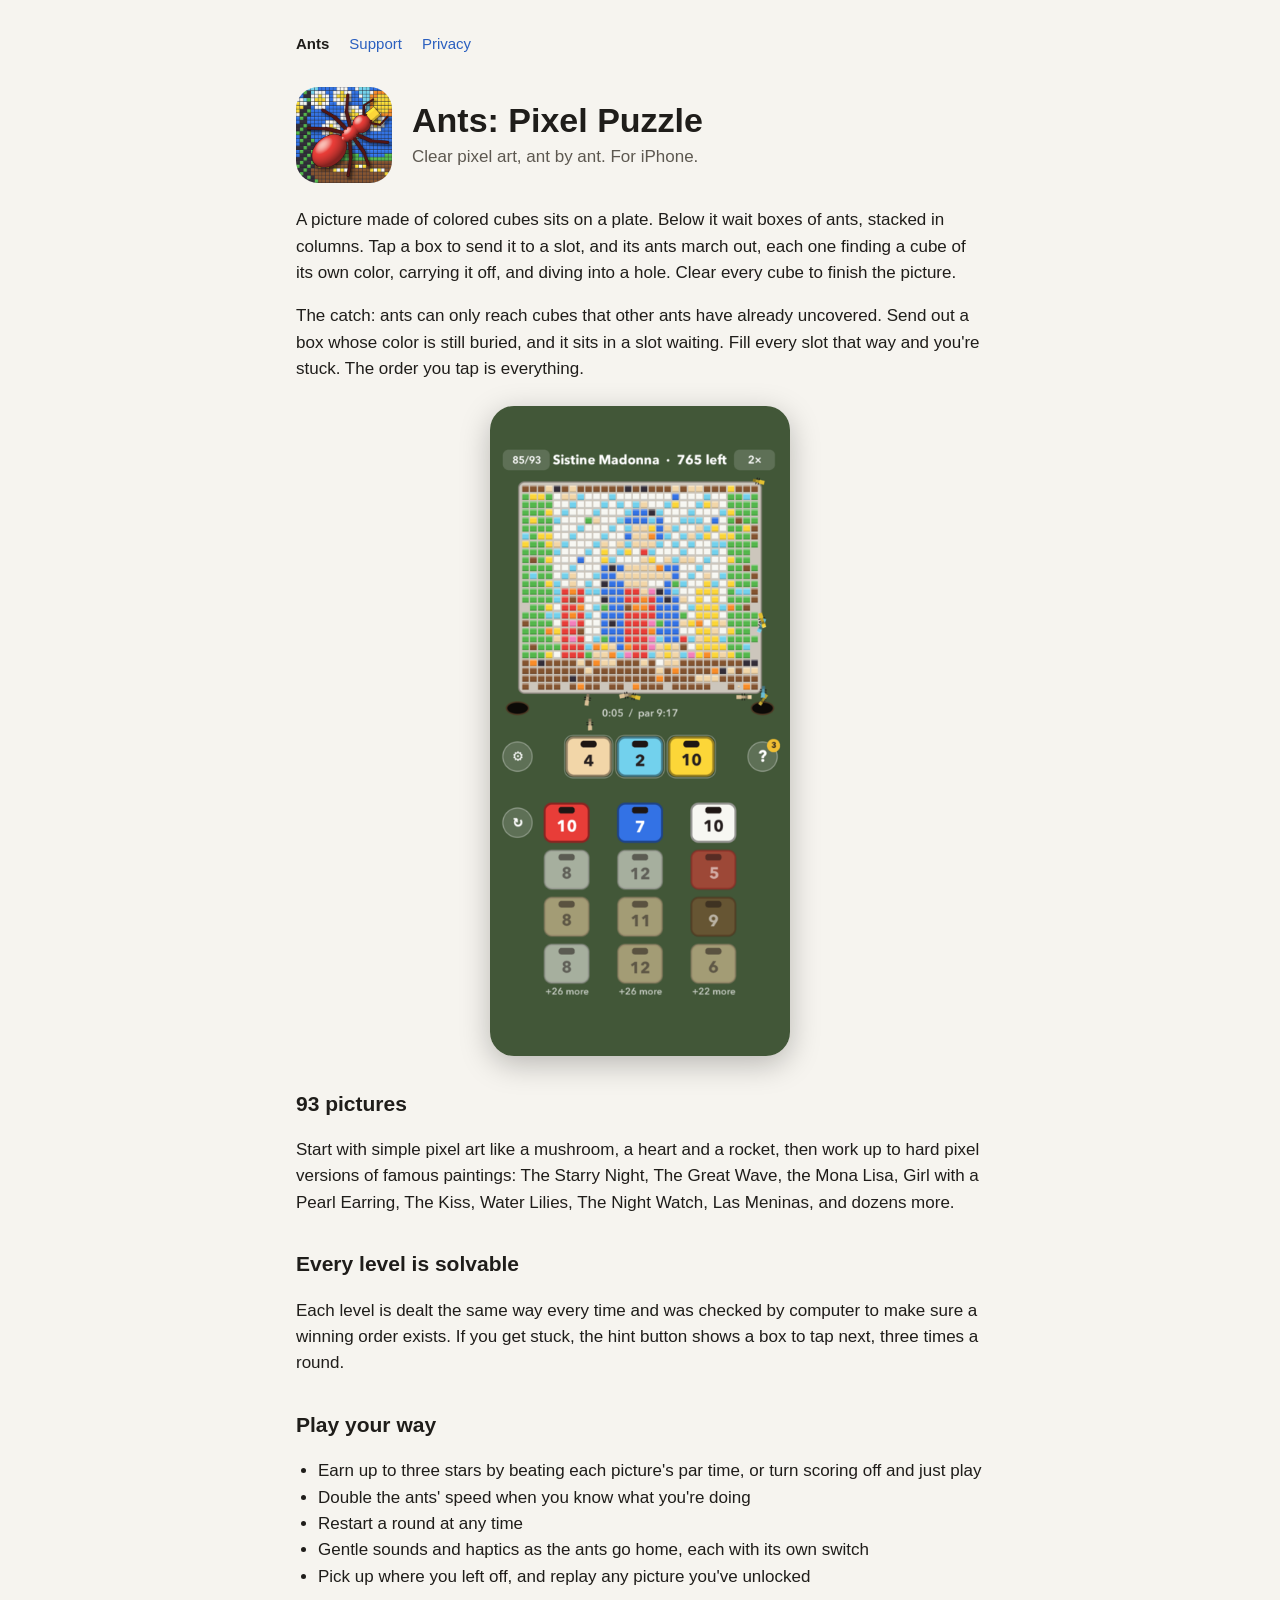
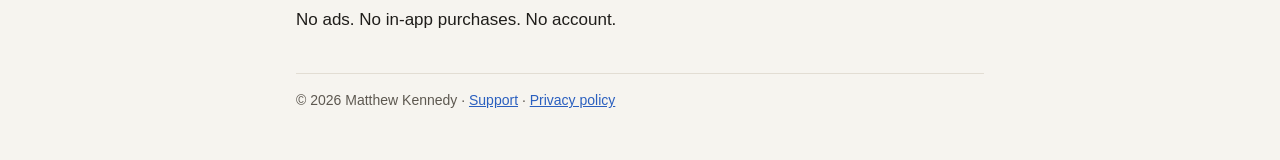
==== docs/index.html @ b0790430 "Marketing, support and privacy pages for GitHub Pages, in docs/ Co-Authored-By: Claude Opus 5.5 <nor" ====
<!doctype html>
<html lang="en">
<head>
<meta charset="utf-8">
<meta name="viewport" content="width=device-width, initial-scale=1">
<title>Ants: Pixel Puzzle</title>
<meta name="description" content="A puzzle game for iPhone: clear pixel pictures, from a mushroom to the Mona Lisa, one cube at a time with a crew of colorful ants.">
<link rel="icon" href="icon.png">
<link rel="stylesheet" href="style.css">
</head>
<body>
<main>
<nav>
  <a href="./" aria-current="page">Ants</a>
  <a href="support.html">Support</a>
  <a href="privacy.html">Privacy</a>
</nav>

<header class="hero">
  <img src="icon.png" alt="The Ants icon: a red ant carrying a cube across a pixel Starry Night">
  <div>
    <h1>Ants: Pixel Puzzle</h1>
    <p class="tagline">Clear pixel art, ant by ant. For iPhone.</p>
  </div>
</header>

<p>A picture made of colored cubes sits on a plate. Below it wait boxes of ants, stacked in
columns. Tap a box to send it to a slot, and its ants march out, each one finding a cube of its own
color, carrying it off, and diving into a hole. Clear every cube to finish the picture.</p>

<p>The catch: ants can only reach cubes that other ants have already uncovered. Send out a box whose
color is still buried, and it sits in a slot waiting. Fill every slot that way and you're stuck.
The order you tap is everything.</p>

<img class="shot" src="screenshot.png" alt="A round of Ants: a pixel Sistine Madonna above slots and columns of ant boxes">

<h2>93 pictures</h2>
<p>Start with simple pixel art like a mushroom, a heart and a rocket, then work up to hard pixel
versions of famous paintings: The Starry Night, The Great Wave, the Mona Lisa, Girl with a Pearl
Earring, The Kiss, Water Lilies, The Night Watch, Las Meninas, and dozens more.</p>

<h2>Every level is solvable</h2>
<p>Each level is dealt the same way every time and was checked by computer to make sure a winning
order exists. If you get stuck, the hint button shows a box to tap next, three times a round.</p>

<h2>Play your way</h2>
<ul>
  <li>Earn up to three stars by beating each picture's par time, or turn scoring off and just play</li>
  <li>Double the ants' speed when you know what you're doing</li>
  <li>Restart a round at any time</li>
  <li>Gentle sounds and haptics as the ants go home, each with its own switch</li>
  <li>Pick up where you left off, and replay any picture you've unlocked</li>
</ul>
<p>No ads. No in-app purchases. No account.</p>

<footer>© 2026 Matthew Kennedy · <a href="support.html">Support</a> · <a href="privacy.html">Privacy policy</a></footer>
</main>
</body>
</html>
---- docs/style.css ----
:root {
  --bg: #f6f4ef;
  --text: #1f1d1a;
  --muted: #5d5850;
  --card: #ffffff;
  --rule: #e2ddd3;
  --accent: #c8352f;
  --link: #2a5fbf;
}
@media (prefers-color-scheme: dark) {
  :root {
    --bg: #1d2419;
    --text: #f1efe9;
    --muted: #b6b2a8;
    --card: #273022;
    --rule: #3a4534;
    --accent: #ef6a5f;
    --link: #8fb4ff;
  }
}
* { box-sizing: border-box; }
body {
  margin: 0;
  background: var(--bg);
  color: var(--text);
  font: 17px/1.55 -apple-system, BlinkMacSystemFont, "Avenir Next", "Segoe UI", sans-serif;
}
main { max-width: 720px; margin: 0 auto; padding: 32px 16px 48px; }
a { color: var(--link); }
nav { display: flex; gap: 20px; flex-wrap: wrap; font-size: 15px; margin-bottom: 32px; }
nav a { text-decoration: none; }
nav a[aria-current] { color: var(--text); font-weight: 600; }
header.hero { display: flex; gap: 20px; align-items: center; margin-bottom: 24px; }
header.hero img { width: 96px; height: 96px; border-radius: 22px; flex: none; }
h1 { font-size: 34px; line-height: 1.15; margin: 0 0 4px; }
h2 { font-size: 21px; margin: 32px 0 8px; }
.tagline { color: var(--muted); margin: 0; }
.shot { display: block; width: 100%; max-width: 300px; border-radius: 24px; margin: 24px auto;
        box-shadow: 0 8px 30px rgba(0, 0, 0, 0.25); }
.card { background: var(--card); border: 1px solid var(--rule); border-radius: 14px; padding: 4px 20px; margin: 16px 0; }
ul { padding-left: 22px; }
footer { color: var(--muted); font-size: 14px; border-top: 1px solid var(--rule); margin-top: 40px; padding-top: 16px; }
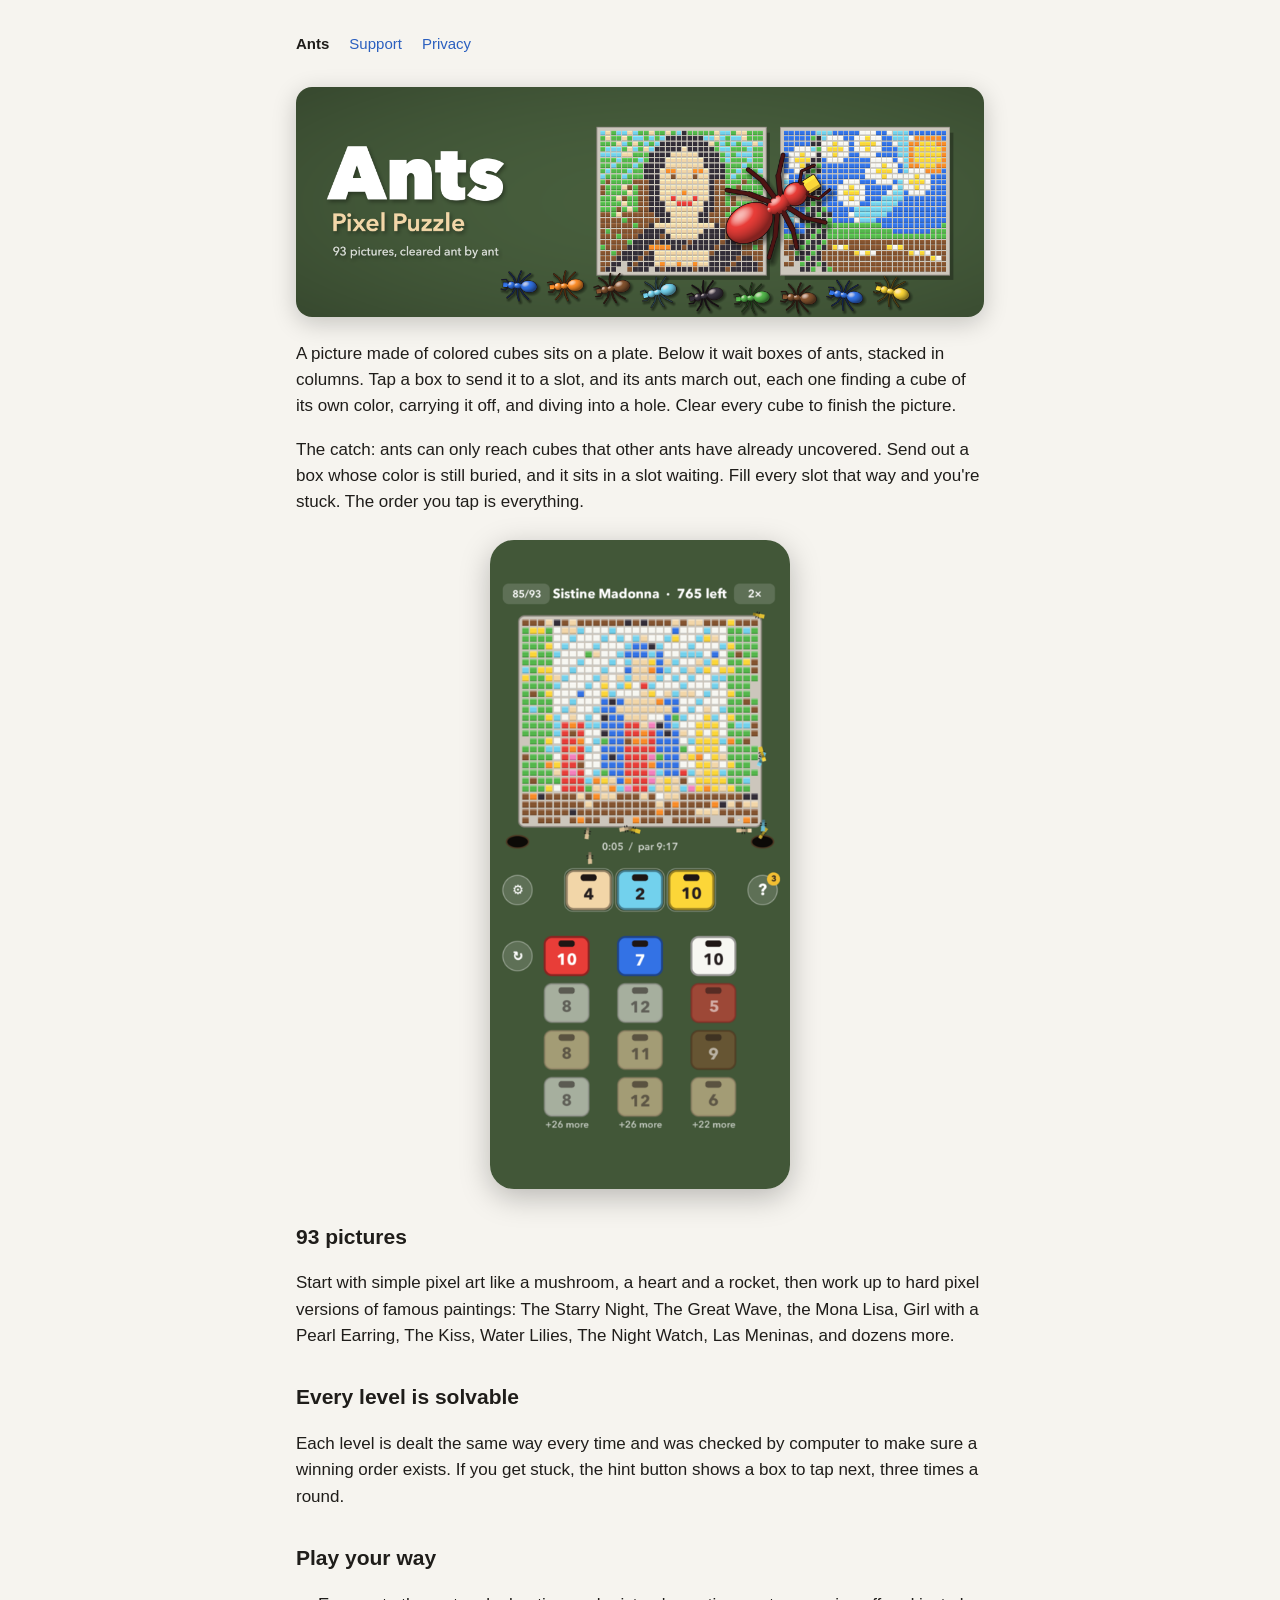
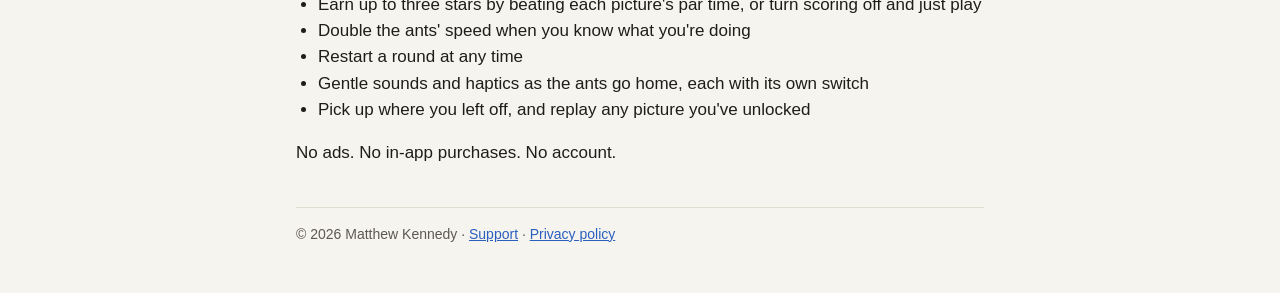
==== commit 5958fe3b: "A 2400x800 header banner, and on the web page Co-Authored-By: Claude Opus 5.5 <noreply@anthropic.com" ====
--- a/docs/index.html
+++ b/docs/index.html
@@ -7,6 +7,7 @@
 <meta name="description" content="A puzzle game for iPhone: clear pixel pictures, from a mushroom to the Mona Lisa, one cube at a time with a crew of colorful ants.">
 <link rel="icon" href="icon.png">
 <link rel="stylesheet" href="style.css">
+<meta property="og:image" content="https://lispnik.github.io/ants-app/header.png">
 </head>
 <body>
 <main>
@@ -16,13 +17,8 @@
   <a href="privacy.html">Privacy</a>
 </nav>
 
-<header class="hero">
-  <img src="icon.png" alt="The Ants icon: a red ant carrying a cube across a pixel Starry Night">
-  <div>
-    <h1>Ants: Pixel Puzzle</h1>
-    <p class="tagline">Clear pixel art, ant by ant. For iPhone.</p>
-  </div>
-</header>
+<h1 class="visually-hidden">Ants: Pixel Puzzle</h1>
+<img class="banner" src="header.png" alt="Ants: Pixel Puzzle. A large red ant crosses pixel versions of the Mona Lisa and The Starry Night, while a line of small ants carries cubes away.">
 
 <p>A picture made of colored cubes sits on a plate. Below it wait boxes of ants, stacked in
 columns. Tap a box to send it to a slot, and its ants march out, each one finding a cube of its own
--- a/docs/style.css
+++ b/docs/style.css
@@ -40,3 +40,6 @@
 .card { background: var(--card); border: 1px solid var(--rule); border-radius: 14px; padding: 4px 20px; margin: 16px 0; }
 ul { padding-left: 22px; }
 footer { color: var(--muted); font-size: 14px; border-top: 1px solid var(--rule); margin-top: 40px; padding-top: 16px; }
+.banner { display: block; width: 100%; height: auto; border-radius: 16px; margin: 0 0 24px;
+          box-shadow: 0 6px 24px rgba(0, 0, 0, 0.2); }
+.visually-hidden { position: absolute; width: 1px; height: 1px; overflow: hidden; clip: rect(0 0 0 0); white-space: nowrap; }
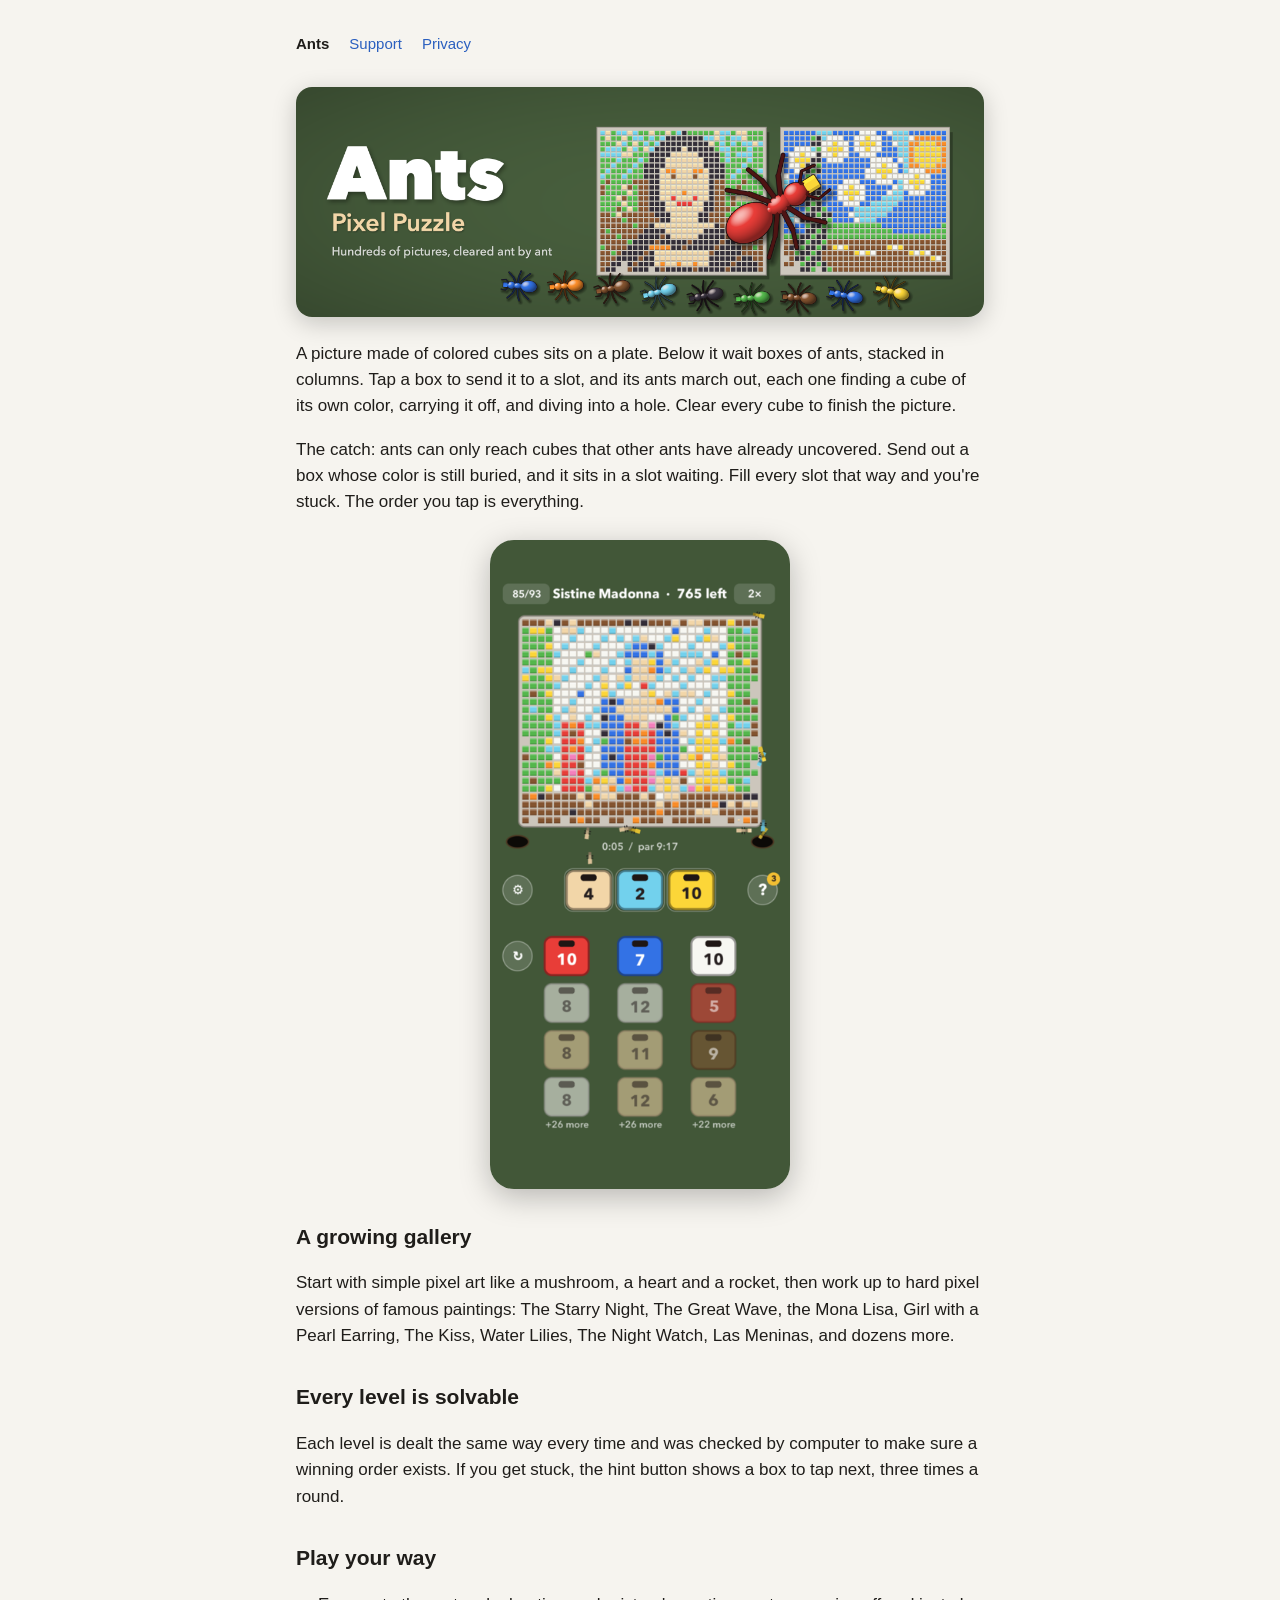
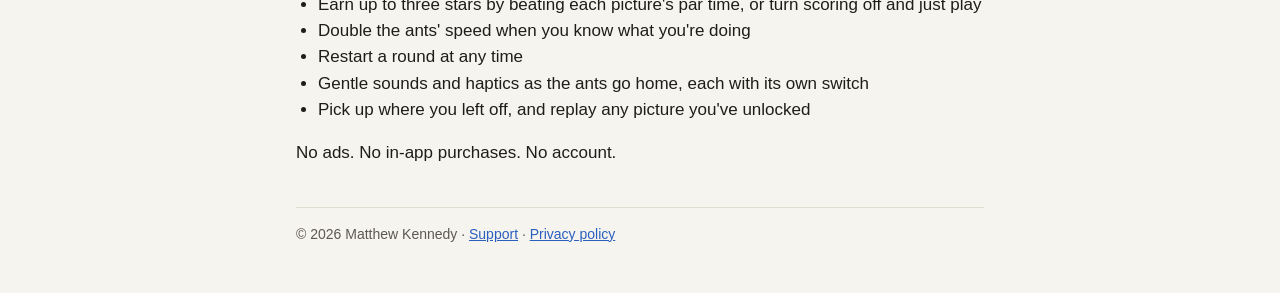
==== commit b7d693ee: "Headers say "Hundreds of pictures", not a count that will change Co-Authored-By: Claude Opus 5.5 <no" ====
--- a/docs/index.html
+++ b/docs/index.html
@@ -30,7 +30,7 @@
 
 <img class="shot" src="screenshot.png" alt="A round of Ants: a pixel Sistine Madonna above slots and columns of ant boxes">
 
-<h2>93 pictures</h2>
+<h2>A growing gallery</h2>
 <p>Start with simple pixel art like a mushroom, a heart and a rocket, then work up to hard pixel
 versions of famous paintings: The Starry Night, The Great Wave, the Mona Lisa, Girl with a Pearl
 Earring, The Kiss, Water Lilies, The Night Watch, Las Meninas, and dozens more.</p>
